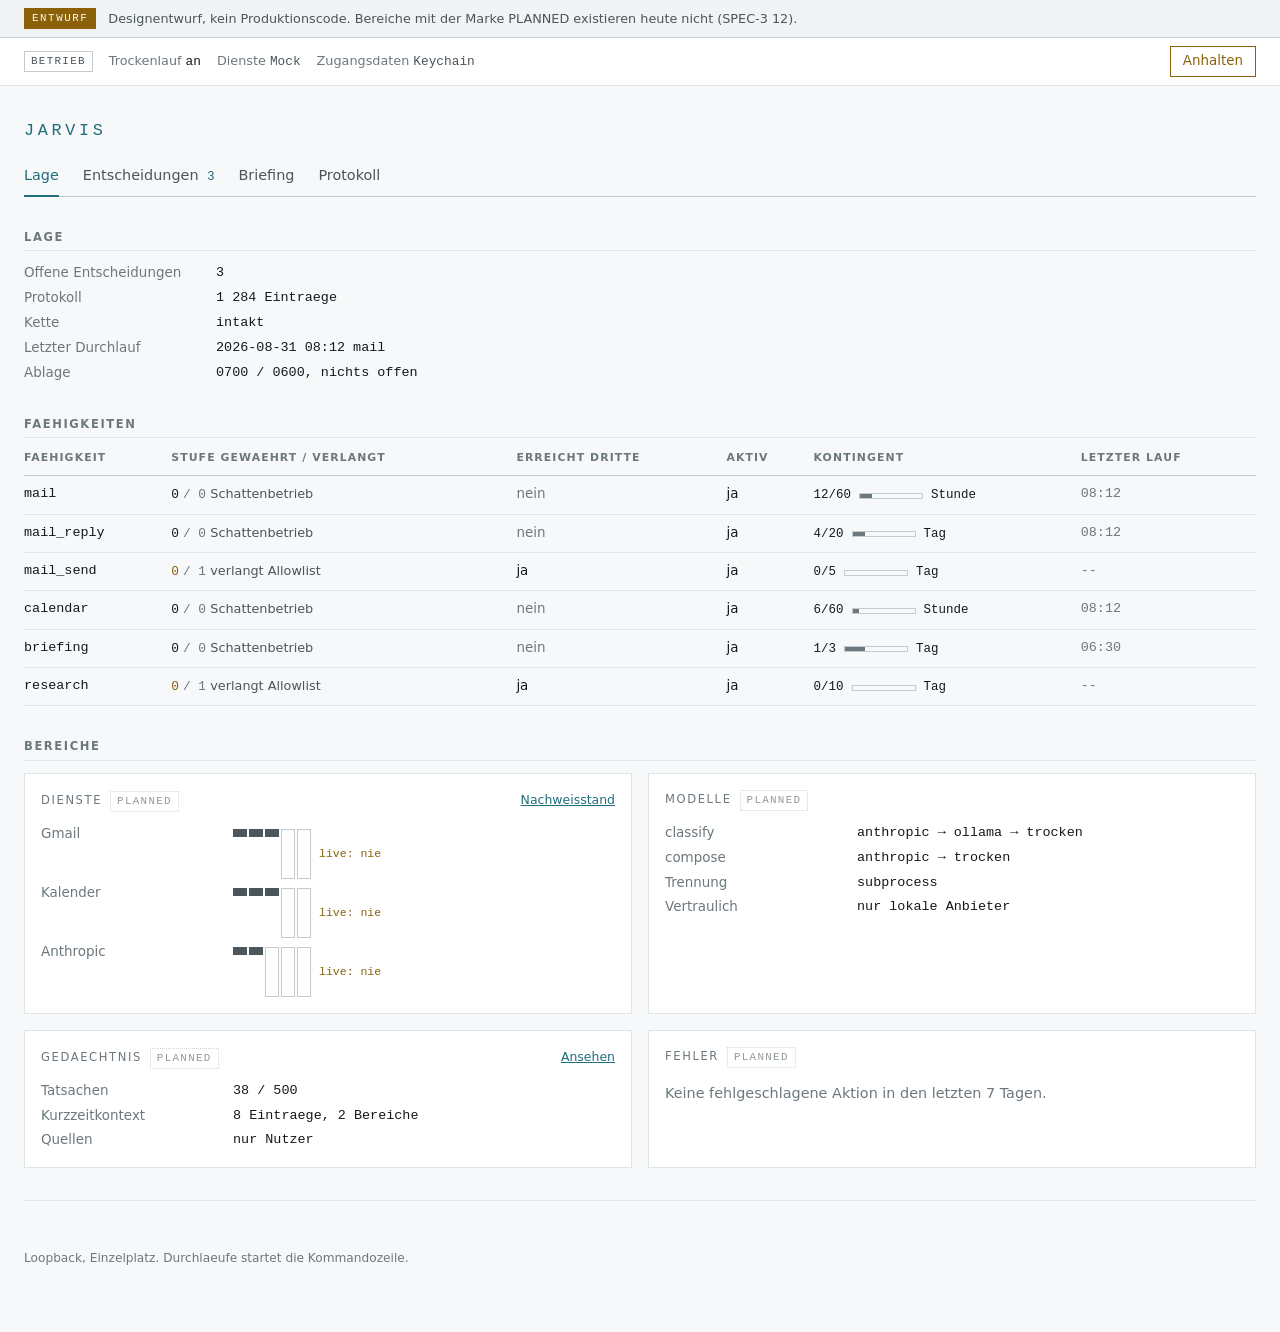
==== design/prototyp/01-lage.html @ 939156b4 "Design-System auf Basis von SPEC-3 ausgearbeitet Ein Designvorschlag, kein Bauauftrag. SPEC-3 bleibt" ====
<!doctype html>
<html lang="de">
<head>
<meta charset="utf-8">
<meta name="viewport" content="width=device-width, initial-scale=1">
<title>JARVIS -- Lage (Entwurf)</title>
<link rel="stylesheet" href="jarvis-prototyp.css">
</head>
<body>

<div class="entwurfsband">
  <span class="entwurfsmarke">Entwurf</span>
  <span>Designentwurf, kein Produktionscode. Bereiche mit der Marke PLANNED existieren heute nicht (SPEC-3 12).</span>
</div>

<div class="systemband">
  <div class="systemband-inhalt">
    <span class="marke">Betrieb</span>
    <span class="tatsache"><span class="tatsache-name">Trockenlauf</span><span class="tatsache-wert hebt">an</span></span>
    <span class="tatsache"><span class="tatsache-name">Dienste</span><span class="tatsache-wert">Mock</span></span>
    <span class="tatsache"><span class="tatsache-name">Zugangsdaten</span><span class="tatsache-wert">Keychain</span></span>
    <form method="post" action="/stop"><button type="submit" class="folgenreich">Anhalten</button></form>
  </div>
</div>

<div class="spur spur-weit">
<header><h1>JARVIS</h1></header>
<nav>
  <a href="/" class="an">Lage</a>
  <a href="/entscheidungen">Entscheidungen <span class="zaehler">3</span></a>
  <a href="/briefing">Briefing</a>
  <a href="/protokoll">Protokoll</a>
</nav>

<h2>Lage</h2>
<dl class="fakten">
  <dt>Offene Entscheidungen</dt><dd>3</dd>
  <dt>Protokoll</dt><dd>1 284 Eintraege</dd>
  <dt>Kette</dt><dd>intakt</dd>
  <dt>Letzter Durchlauf</dt><dd>2026-08-31 08:12  mail</dd>
  <dt>Ablage</dt><dd>0700 / 0600, nichts offen</dd>
</dl>

<h2>Faehigkeiten</h2>
<table class="umbrechend">
<thead>
<tr><th>Faehigkeit</th><th>Stufe gewaehrt / verlangt</th><th>Erreicht Dritte</th><th>Aktiv</th><th>Kontingent</th><th>Letzter Lauf</th></tr>
</thead>
<tbody>
<tr>
  <td data-kopf="Faehigkeit" class="masch">mail</td>
  <td data-kopf="Stufe"><span class="stufe"><span class="stufe-zahl">0</span><span class="stufe-von">/ 0</span></span> <span class="stufe-name">Schattenbetrieb</span></td>
  <td data-kopf="Erreicht Dritte" class="gedaempft">nein</td>
  <td data-kopf="Aktiv">ja</td>
  <td data-kopf="Kontingent"><span class="zaehler">12/60 <span class="balken"><span style="width:20%"></span></span> Stunde</span></td>
  <td data-kopf="Letzter Lauf" class="masch gedaempft">08:12</td>
</tr>
<tr>
  <td data-kopf="Faehigkeit" class="masch">mail_reply</td>
  <td data-kopf="Stufe"><span class="stufe"><span class="stufe-zahl">0</span><span class="stufe-von">/ 0</span></span> <span class="stufe-name">Schattenbetrieb</span></td>
  <td data-kopf="Erreicht Dritte" class="gedaempft">nein</td>
  <td data-kopf="Aktiv">ja</td>
  <td data-kopf="Kontingent"><span class="zaehler">4/20 <span class="balken"><span style="width:20%"></span></span> Tag</span></td>
  <td data-kopf="Letzter Lauf" class="masch gedaempft">08:12</td>
</tr>
<tr>
  <td data-kopf="Faehigkeit" class="masch">mail_send</td>
  <td data-kopf="Stufe"><span class="stufe reicht-nicht"><span class="stufe-zahl">0</span><span class="stufe-von">/ 1</span></span> <span class="stufe-name">verlangt Allowlist</span></td>
  <td data-kopf="Erreicht Dritte">ja</td>
  <td data-kopf="Aktiv">ja</td>
  <td data-kopf="Kontingent"><span class="zaehler">0/5 <span class="balken"><span style="width:0%"></span></span> Tag</span></td>
  <td data-kopf="Letzter Lauf" class="masch gedaempft">--</td>
</tr>
<tr>
  <td data-kopf="Faehigkeit" class="masch">calendar</td>
  <td data-kopf="Stufe"><span class="stufe"><span class="stufe-zahl">0</span><span class="stufe-von">/ 0</span></span> <span class="stufe-name">Schattenbetrieb</span></td>
  <td data-kopf="Erreicht Dritte" class="gedaempft">nein</td>
  <td data-kopf="Aktiv">ja</td>
  <td data-kopf="Kontingent"><span class="zaehler">6/60 <span class="balken"><span style="width:10%"></span></span> Stunde</span></td>
  <td data-kopf="Letzter Lauf" class="masch gedaempft">08:12</td>
</tr>
<tr>
  <td data-kopf="Faehigkeit" class="masch">briefing</td>
  <td data-kopf="Stufe"><span class="stufe"><span class="stufe-zahl">0</span><span class="stufe-von">/ 0</span></span> <span class="stufe-name">Schattenbetrieb</span></td>
  <td data-kopf="Erreicht Dritte" class="gedaempft">nein</td>
  <td data-kopf="Aktiv">ja</td>
  <td data-kopf="Kontingent"><span class="zaehler">1/3 <span class="balken"><span style="width:33%"></span></span> Tag</span></td>
  <td data-kopf="Letzter Lauf" class="masch gedaempft">06:30</td>
</tr>
<tr>
  <td data-kopf="Faehigkeit" class="masch">research</td>
  <td data-kopf="Stufe"><span class="stufe reicht-nicht"><span class="stufe-zahl">0</span><span class="stufe-von">/ 1</span></span> <span class="stufe-name">verlangt Allowlist</span></td>
  <td data-kopf="Erreicht Dritte">ja</td>
  <td data-kopf="Aktiv">ja</td>
  <td data-kopf="Kontingent"><span class="zaehler">0/10 <span class="balken"><span style="width:0%"></span></span> Tag</span></td>
  <td data-kopf="Letzter Lauf" class="masch gedaempft">--</td>
</tr>
</tbody>
</table>

<h2>Bereiche</h2>
<div class="tafeln">

  <div class="tafel">
    <div class="tafel-kopf">
      <span class="tafel-name">Dienste</span>
      <span class="marke reserviert">Planned</span>
      <a class="tafel-mehr" href="06-dienste.html">Nachweisstand</a>
    </div>
    <dl class="fakten">
      <dt>Gmail</dt><dd><span class="nachweis"><span class="leiter"><span class="sprosse voll"></span><span class="sprosse voll"></span><span class="sprosse voll"></span><span class="sprosse leer"></span><span class="sprosse leer"></span></span><span class="nachweis-text nie">live: nie</span></span></dd>
      <dt>Kalender</dt><dd><span class="nachweis"><span class="leiter"><span class="sprosse voll"></span><span class="sprosse voll"></span><span class="sprosse voll"></span><span class="sprosse leer"></span><span class="sprosse leer"></span></span><span class="nachweis-text nie">live: nie</span></span></dd>
      <dt>Anthropic</dt><dd><span class="nachweis"><span class="leiter"><span class="sprosse voll"></span><span class="sprosse voll"></span><span class="sprosse leer"></span><span class="sprosse leer"></span><span class="sprosse leer"></span></span><span class="nachweis-text nie">live: nie</span></span></dd>
    </dl>
  </div>

  <div class="tafel">
    <div class="tafel-kopf">
      <span class="tafel-name">Modelle</span>
      <span class="marke reserviert">Planned</span>
    </div>
    <dl class="fakten">
      <dt>classify</dt><dd>anthropic &rarr; ollama &rarr; trocken</dd>
      <dt>compose</dt><dd>anthropic &rarr; trocken</dd>
      <dt>Trennung</dt><dd>subprocess</dd>
      <dt>Vertraulich</dt><dd>nur lokale Anbieter</dd>
    </dl>
  </div>

  <div class="tafel">
    <div class="tafel-kopf">
      <span class="tafel-name">Gedaechtnis</span>
      <span class="marke reserviert">Planned</span>
      <a class="tafel-mehr" href="07-gedaechtnis.html">Ansehen</a>
    </div>
    <dl class="fakten">
      <dt>Tatsachen</dt><dd>38 / 500</dd>
      <dt>Kurzzeitkontext</dt><dd>8 Eintraege, 2 Bereiche</dd>
      <dt>Quellen</dt><dd>nur Nutzer</dd>
    </dl>
  </div>

  <div class="tafel">
    <div class="tafel-kopf">
      <span class="tafel-name">Fehler</span>
      <span class="marke reserviert">Planned</span>
    </div>
    <p class="leer" style="padding:0">Keine fehlgeschlagene Aktion in den letzten 7 Tagen.</p>
  </div>

</div>

<footer>Loopback, Einzelplatz. Durchlaeufe startet die Kommandozeile.</footer>
</div>
</body>
</html>
---- design/prototyp/jarvis-prototyp.css ----
/* =====================================================================
   JARVIS Design System -- Prototyp-Stylesheet
   =====================================================================

   STATUS:  DESIGN-PROTOTYP. Kein Produktionscode.
            Die produktive Fassung liegt in jarvis/interfaces/web/style.py
            und wird von diesem Ordner NICHT veraendert.

   Zweck:   Belegbare Referenz fuer das Design-System. Jede Entscheidung
            hier ist in design/JARVIS-DESIGN-SYSTEM.md begruendet und mit
            ihrer SPEC-3-Grundlage versehen.

   Randbedingungen, die die Form bestimmen (alle CURRENT, SPEC-3 4.6):
     - Content-Security-Policy: default-src 'none'; style-src 'self';
       img-src 'none'  -> kein JavaScript, keine Bilddateien, keine
       Webfonts, keine fremde Quelle. Symbole nur als Inline-SVG.
     - Kein Build-Schritt (SPEC-3 25, Retained) -> handgeschriebenes CSS,
       eine Datei, keine Praeprozessoren.
     - Serverseitiges HTML, meta refresh -> kein Zustand im Client.
   ===================================================================== */


/* ---------------------------------------------------------------------
   1  MARKEN (Tokens)
   ---------------------------------------------------------------------
   Namen sind deutsch, wie der uebrige Quelltext des Projekts.
   Rollen, keine Farbnamen: --linie, nicht --grau-700.
   --------------------------------------------------------------------- */

:root {
  color-scheme: dark light;

  /* --- Flaechen: genau drei Tiefen, keine Schatten --------------- */
  --grund:        #0B0D0F;   /* Seitengrund                          */
  --flaeche:      #101417;   /* Baender, Karten, Tafeln              */
  --flaeche-hoch: #151A1E;   /* hervorgehobene Zeile, Kopfzeile      */

  /* --- Linien: die eigentliche Struktur -------------------------- */
  --linie:        #1D2429;   /* Standardtrennung                     */
  --linie-stark:  #2B353C;   /* Abschnittsgrenze, Rahmen             */

  /* --- Schrift: drei Stufen, mehr braucht es nicht --------------- */
  --text:         #D3D9DD;   /* Vordergrund                          */
  --text-zweit:   #98A3AA;   /* zweite Ebene, Beschriftungen         */
  --text-gedaempft: #6C777E; /* dritte Ebene, Herkunft, Zeitangaben  */

  /* --- Akzent: genau einer. Identitaet und "hier bist du gefragt" -*/
  --akzent:       #67B8C7;
  --akzent-matt:  #2E4A50;   /* Akzent auf Flaeche, nicht als Text   */

  /* --- Funktionssignale: nur auf Zustandsmarken, nie als Flaeche --
     Erfolg traegt bewusst KEINE Farbe. Abweichung braucht sie,
     der Normalfall nicht. Siehe SPEC-3 3.4 (Reliability MUST:
     ein Fehler darf nie wie ein Erfolg aussehen).                   */
  --signal-fehler:   #D9705E;
  --signal-warnung:  #D9A441;

  /* --- Raster: 4px-Basis ----------------------------------------- */
  --r1: 4px;  --r2: 8px;  --r3: 12px; --r4: 16px;
  --r6: 24px; --r8: 32px; --r12: 48px; --r16: 64px;

  /* --- Breiten --------------------------------------------------- */
  --lesebreite:  60rem;   /* Text, Vorgaenge, Briefing               */
  --tafelbreite: 96rem;   /* dichte Tabellen im weiten Fenster       */

  /* --- Schrift --------------------------------------------------- */
  --satz: -apple-system, BlinkMacSystemFont, "SF Pro Text", system-ui,
          "Segoe UI", sans-serif;
  --masch: ui-monospace, "SF Mono", SFMono-Regular, Menlo, monospace;

  /* --- Kanten ---------------------------------------------------- */
  --kante: 0;   /* keine Rundung: die Geometrie traegt Bedeutung     */
}

/* Helle Fassung. Kein Umschalter -- ohne JavaScript folgt die Seite
   der Systemeinstellung. Auf macOS ist genau das das erwartete
   Verhalten (DESIGN, siehe DD-11). */
@media (prefers-color-scheme: light) {
  :root {
    --grund:        #F7F8F9;
    --flaeche:      #FFFFFF;
    --flaeche-hoch: #F1F3F4;
    --linie:        #DFE4E7;
    --linie-stark:  #C3CBD0;
    --text:         #14181B;
    --text-zweit:   #4A555C;
    --text-gedaempft: #6C777E;
    --akzent:       #1F6E7C;
    --akzent-matt:  #CFE6EB;
    --signal-fehler:  #A8331F;
    --signal-warnung: #8A6108;
  }
}


/* ---------------------------------------------------------------------
   2  GRUNDLAGE
   --------------------------------------------------------------------- */

* { box-sizing: border-box; }

html { background: var(--grund); }

body {
  margin: 0;
  padding: 0 0 var(--r16);
  background: var(--grund);
  color: var(--text);
  font: 15px/1.55 var(--satz);
  -webkit-font-smoothing: antialiased;
}

.spur { max-width: var(--lesebreite); margin: 0 auto; padding: 0 var(--r6); }
.spur-weit { max-width: var(--tafelbreite); }

/* Alles, was eine Maschine gerechnet hat, steht in Maschinenschrift.
   Alles, was ein Mensch als Satz liest, steht in Satzschrift.
   Diese Regel traegt die Vertrauensnaht bis in die Typografie. */
.masch, td.masch, .zahl, .kennung {
  font-family: var(--masch);
  font-variant-numeric: tabular-nums;
}

a { color: var(--akzent); }
a:focus-visible,
button:focus-visible,
summary:focus-visible {
  outline: 2px solid var(--akzent);
  outline-offset: 2px;
}

/* Es gibt keine Bewegung im System. Der Eintrag steht hier, damit
   spaetere Ergaenzungen die Zusage nicht versehentlich brechen. */
@media (prefers-reduced-motion: reduce) {
  * { animation: none !important; transition: none !important; }
}


/* ---------------------------------------------------------------------
   3  SYSTEMBAND
   ---------------------------------------------------------------------
   Auf jeder Ansicht, ganz oben, drei Tatsachen und ein Schalter:
     Betrieb / ANGEHALTEN        (SPEC-3 4.2, Stoppschalter)
     Trockenlauf an / LIVE       (SPEC-3 22, Trockenlaufpflicht)
     Dienste Mock / Live         (SPEC-3 11, Mock ist kein Nachweis)

   Auffaellig ist LIVE, nicht der Trockenlauf: der Trockenlauf ist der
   sichere Zustand. Angezeigt wird, was Aufmerksamkeit verdient.
   --------------------------------------------------------------------- */

.systemband {
  background: var(--flaeche);
  border-bottom: 1px solid var(--linie);
}
.systemband-inhalt {
  max-width: var(--tafelbreite);
  margin: 0 auto;
  padding: var(--r2) var(--r6);
  display: flex;
  align-items: center;
  gap: var(--r4);
  flex-wrap: wrap;
}
.systemband form { margin: 0 0 0 auto; }

/* Angehalten: das Band selbst wechselt die Farbe. Ein System, das
   nicht handelt, soll man ohne Lesen erkennen. */
.systemband.angehalten {
  background: var(--signal-warnung);
  border-bottom-color: var(--signal-warnung);
}
.systemband.angehalten .tatsache,
.systemband.angehalten .tatsache-wert,
.systemband.angehalten .tatsache-name { color: var(--grund); }
.systemband.angehalten .marke { border-color: var(--grund); color: var(--grund); }
.systemband.angehalten button { color: var(--grund); border-color: var(--grund); }

.tatsache { display: flex; align-items: baseline; gap: var(--r1); font-size: 0.8rem; }
.tatsache-name { color: var(--text-gedaempft); }
.tatsache-wert { font-family: var(--masch); color: var(--text-zweit); }
.tatsache-wert.hebt { color: var(--text); }


/* ---------------------------------------------------------------------
   4  KOPF UND NAVIGATION
   ---------------------------------------------------------------------
   Vier Bereiche, dauerhaft. Alles Weitere ist ein Unterbereich von
   "Lage" und bekommt keinen eigenen Navigationspunkt -- sonst waechst
   die Leiste mit jeder Faehigkeit (SPEC-3 12: acht von fuenfzehn
   Bereichen fehlen, vier davon brauchen Faehigkeiten, die es nicht gibt).
   --------------------------------------------------------------------- */

header { padding: var(--r8) 0 var(--r2); }

h1 {
  font-family: var(--masch);
  font-size: 1.05rem;
  font-weight: 500;
  letter-spacing: 0.22em;
  color: var(--akzent);
  margin: 0;
}

h2 {
  font-size: 0.72rem;
  font-weight: 600;
  letter-spacing: 0.14em;
  text-transform: uppercase;
  color: var(--text-gedaempft);
  margin: var(--r8) 0 var(--r3);
  padding-bottom: var(--r1);
  border-bottom: 1px solid var(--linie);
}
h3 {
  font-size: 0.86rem;
  font-weight: 600;
  color: var(--text-zweit);
  margin: var(--r6) 0 var(--r2);
}

nav {
  display: flex;
  gap: var(--r6);
  padding-top: var(--r3);
  border-bottom: 1px solid var(--linie-stark);
}
nav a {
  color: var(--text-zweit);
  text-decoration: none;
  font-size: 0.9rem;
  padding-bottom: var(--r2);
  border-bottom: 2px solid transparent;
  margin-bottom: -1px;
}
nav a:hover { color: var(--text); }
nav a.an { color: var(--akzent); border-bottom-color: var(--akzent); }
nav .zaehler {
  font-family: var(--masch);
  font-size: 0.76rem;
  color: var(--akzent);
  padding-left: var(--r1);
}


/* ---------------------------------------------------------------------
   5  ZUSTANDSMARKE
   ---------------------------------------------------------------------
   Nie Farbe allein: Wort + Rahmen + optionales Muster. Die Marke muss
   in Graustufen und bei Farbfehlsichtigkeit lesbar bleiben, weil
   SPEC-3 3.4 verlangt, dass ein Fehler nicht wie ein Erfolg aussieht.
   --------------------------------------------------------------------- */

.marke {
  display: inline-block;
  font-family: var(--masch);
  font-size: 0.68rem;
  letter-spacing: 0.12em;
  text-transform: uppercase;
  padding: 1px 6px;
  border: 1px solid var(--linie-stark);
  color: var(--text-zweit);
  white-space: nowrap;
}

/* Vorhandene Aktionszustaende (SPEC-3 5.2) */
.marke.erfolg    { color: var(--text); border-color: var(--linie-stark); }
.marke.offen     { color: var(--akzent); border-color: var(--akzent); }
.marke.blockiert { color: var(--signal-warnung); border-color: var(--signal-warnung); }
.marke.verworfen { color: var(--text-gedaempft); border-style: dashed; }
.marke.fehler    { color: var(--signal-fehler); border-color: var(--signal-fehler); }
.marke.trocken   {
  color: var(--text-zweit);
  border-color: var(--linie-stark);
  background: repeating-linear-gradient(
    135deg, transparent 0 3px, var(--flaeche-hoch) 3px 6px);
}

/* Nicht vorhandene Zustaende (SPEC-3 5.2: UNVERIFIED, OFFLINE,
   CANCELLED sind KEINE Systemzustaende). Nur fuer Entwurfsblaetter --
   in der Oberflaeche darf keine dieser Marken erscheinen, solange der
   Zustand nicht existiert. */
.marke.reserviert {
  color: var(--text-gedaempft);
  border-style: dotted;
  opacity: 0.75;
}


/* ---------------------------------------------------------------------
   6  NACHWEISLEITER
   ---------------------------------------------------------------------
   Zweite, unabhaengige Achse (SPEC-3 Nachweisstufen, 11, 14).
   Fuenf Sprossen: BUILT, TESTED, MOCKED, LIVE VERIFIED, PLATFORM
   VERIFIED. Gefuellt = erreicht. Der Nachweisstand ist KEIN
   Aktionszustand und wird deshalb nie wie einer dargestellt.
   --------------------------------------------------------------------- */

.nachweis { display: inline-flex; align-items: center; gap: var(--r2); }
.leiter { display: inline-flex; gap: 2px; }
.sprosse {
  width: 14px; height: 8px;
  border: 1px solid var(--linie-stark);
}
.sprosse.voll { background: var(--text-zweit); border-color: var(--text-zweit); }
.sprosse.leer { background: transparent; }
.nachweis-text {
  font-family: var(--masch);
  font-size: 0.72rem;
  color: var(--text-gedaempft);
}
.nachweis-text.nie { color: var(--signal-warnung); }


/* ---------------------------------------------------------------------
   7  AUTONOMIESTUFE
   ---------------------------------------------------------------------
   Immer als Paar: gewaehrt gegen verlangt (SPEC-3 4.3, 6.1). Genau an
   dieser Verwechslung ist der Research-Fehler entstanden -- die
   Oberflaeche zeigt deshalb nie nur eine der beiden Zahlen.
   --------------------------------------------------------------------- */

.stufe { display: inline-flex; align-items: baseline; gap: var(--r1); font-family: var(--masch); font-size: 0.8rem; }
.stufe-zahl { color: var(--text); }
.stufe-von  { color: var(--text-gedaempft); }
.stufe-name { font-family: var(--satz); font-size: 0.8rem; color: var(--text-zweit); }
.stufe.reicht-nicht .stufe-zahl { color: var(--signal-warnung); }


/* ---------------------------------------------------------------------
   8  GATTERLEITER
   ---------------------------------------------------------------------
   Die Reihenfolge aus SPEC-3 4.2, sichtbar gemacht:
     abgeschaltet -> Stoppschalter -> Stufe/Freigabe -> Obergrenze -> ACT
   Die Leiter zeigt, welche Sprosse entschieden hat. Sie belegt
   ausserdem, dass eine Freigabe nur die Stufe ersetzt.
   --------------------------------------------------------------------- */

.gatter { border: 1px solid var(--linie); background: var(--flaeche); }
.gatter-sprosse {
  display: grid;
  grid-template-columns: 1.4rem 12rem 1fr auto;
  gap: var(--r3);
  align-items: baseline;
  padding: var(--r2) var(--r3);
  border-bottom: 1px solid var(--linie);
  font-size: 0.82rem;
}
.gatter-sprosse:last-child { border-bottom: 0; }
.gatter-nr { font-family: var(--masch); color: var(--text-gedaempft); font-size: 0.72rem; }
.gatter-name { color: var(--text-zweit); }
.gatter-wert { color: var(--text-gedaempft); }
.gatter-sprosse.entschieden { background: var(--flaeche-hoch); }
.gatter-sprosse.entschieden .gatter-name { color: var(--text); }
.gatter-sprosse.uebersprungen { opacity: 0.5; }


/* ---------------------------------------------------------------------
   9  VERTRAUENSNAHT
   ---------------------------------------------------------------------
   Das Signaturelement. Es macht die Grenze aus SPEC-3 4.1 und P1
   sichtbar: was das Modell entschied, und was der Code gerechnet hat.

   Kodiert wird die Grenze durch Linienart und Position, NICHT durch
   Farbe -- gepunktet = aus Fremdtext abgeleitet, durchgezogen = vom
   Code aus vertrauenswuerdiger Quelle berechnet.
   --------------------------------------------------------------------- */

.naht { display: grid; grid-template-columns: 1fr 1fr; gap: var(--r6); }
.naht-halb { min-width: 0; }
.naht-kopf {
  font-size: 0.68rem;
  letter-spacing: 0.12em;
  text-transform: uppercase;
  color: var(--text-gedaempft);
  padding-bottom: var(--r1);
  margin-bottom: var(--r2);
}
.naht-halb.modell    { border-left: 2px dotted var(--linie-stark); padding-left: var(--r3); }
.naht-halb.code      { border-left: 2px solid var(--linie-stark);  padding-left: var(--r3); }
.naht-halb.modell .naht-kopf::after { content: "  unvertrauenswuerdige Herkunft"; color: var(--text-gedaempft); text-transform: none; letter-spacing: 0; }

@media (max-width: 46rem) {
  .naht { grid-template-columns: 1fr; gap: var(--r4); }
}


/* ---------------------------------------------------------------------
   10  FAKTEN, TABELLEN, ZAEHLER
   --------------------------------------------------------------------- */

.fakten { display: grid; grid-template-columns: 11rem 1fr; gap: var(--r1) var(--r4); margin: 0; }
.fakten dt { color: var(--text-gedaempft); font-size: 0.84rem; }
.fakten dd { margin: 0; font-family: var(--masch); font-size: 0.84rem; word-break: break-word; }

table { width: 100%; border-collapse: collapse; font-size: 0.84rem; }
th {
  text-align: left;
  font-weight: 600;
  font-size: 0.68rem;
  letter-spacing: 0.1em;
  text-transform: uppercase;
  color: var(--text-gedaempft);
  padding: 0 var(--r4) var(--r2) 0;
  border-bottom: 1px solid var(--linie-stark);
  white-space: nowrap;
}
td {
  padding: var(--r2) var(--r4) var(--r2) 0;
  border-bottom: 1px solid var(--linie);
  vertical-align: top;
}
tr:hover td { background: var(--flaeche); }
td.gedaempft { color: var(--text-gedaempft); }

/* Eine Zahl ohne Bezug ist keine Auskunft. Zaehler stehen deshalb
   immer als benutzt/Grenze, mit einem Balken dahinter. */
.zaehler { display: inline-flex; align-items: center; gap: var(--r2); font-family: var(--masch); font-size: 0.78rem; }
.balken { width: 4rem; height: 6px; border: 1px solid var(--linie-stark); }
.balken span { display: block; height: 100%; background: var(--text-gedaempft); }
.balken.voll span { background: var(--signal-warnung); }


/* ---------------------------------------------------------------------
   11  VORGANGSKARTE
   --------------------------------------------------------------------- */

.vorgang { border: 1px solid var(--linie); background: var(--flaeche); margin-bottom: var(--r3); }
.vorgang-kopf {
  display: flex; align-items: baseline; gap: var(--r3);
  padding: var(--r3) var(--r4);
  border-bottom: 1px solid var(--linie);
  background: var(--flaeche-hoch);
}
.vorgang-skill { font-family: var(--masch); font-size: 0.78rem; color: var(--akzent); letter-spacing: 0.06em; }
.vorgang-aktion { color: var(--text-zweit); font-size: 0.84rem; }
.vorgang-zeit { margin-left: auto; color: var(--text-gedaempft); font-size: 0.76rem; font-family: var(--masch); }
.vorgang-koerper { padding: var(--r4); }
.vorgang-satz { margin: 0 0 var(--r4); font-size: 0.95rem; }

/* Fremdtext -- Entwurfstext, Betreff. Immer als Zitat gekennzeichnet,
   nie als Aussage der Oberflaeche (SPEC-3 3.2 P3). */
.fremdtext {
  white-space: pre-wrap;
  word-break: break-word;
  color: var(--text-zweit);
  font-size: 0.88rem;
  border-left: 2px dotted var(--linie-stark);
  padding: var(--r1) 0 var(--r1) var(--r3);
  margin: var(--r3) 0;
}

.handlungen {
  display: flex; gap: var(--r2); align-items: center;
  padding: var(--r3) var(--r4);
  border-top: 1px solid var(--linie);
  background: var(--flaeche-hoch);
}
.handlungen form { margin: 0; }
.handlungen .hinweis-knapp { color: var(--text-gedaempft); font-size: 0.8rem; }


/* ---------------------------------------------------------------------
   12  SCHALTFLAECHEN
   ---------------------------------------------------------------------
   Genau eine Handlung je Zone darf hervorgehoben sein. Die
   hervorgehobene ist nicht immer die freigebende: bei einer Aktion,
   die den Rechner verlaesst, ist der ruhige Weg der voreingestellte.
   --------------------------------------------------------------------- */

button {
  font: inherit;
  font-size: 0.84rem;
  color: var(--text);
  background: transparent;
  border: 1px solid var(--linie-stark);
  border-radius: var(--kante);
  padding: var(--r1) var(--r3);
  cursor: pointer;
}
button:hover { border-color: var(--text-gedaempft); }
button.haupt { color: var(--akzent); border-color: var(--akzent); }
button.haupt:hover { background: var(--akzent); color: var(--grund); }
button.folgenreich { color: var(--signal-warnung); border-color: var(--signal-warnung); }
button.folgenreich:hover { background: var(--signal-warnung); color: var(--grund); }
button[disabled] { opacity: 0.45; cursor: not-allowed; }


/* ---------------------------------------------------------------------
   13  MELDUNGEN, LEERE ZUSTAENDE, BESTAETIGUNG
   --------------------------------------------------------------------- */

.meldung {
  border-left: 2px solid var(--akzent);
  padding: var(--r2) 0 var(--r2) var(--r3);
  color: var(--text-zweit);
  font-size: 0.88rem;
  margin: var(--r4) 0;
}
.meldung.warnung { border-left-color: var(--signal-warnung); }
.meldung.fehler  { border-left-color: var(--signal-fehler); }

.leer { color: var(--text-gedaempft); font-size: 0.9rem; padding: var(--r6) 0; }
.leer .weg { display: block; margin-top: var(--r2); font-family: var(--masch); font-size: 0.82rem; color: var(--text-zweit); }

/* Die Rueckfrage vor einer folgenreichen Aktion ist eine eigene Seite,
   kein Dialog: ohne JavaScript gibt es keinen Dialog, und eine Seite
   ist ohnehin ehrlicher -- sie kann zeigen, WAS genau hinausgeht. */
.rueckfrage {
  border: 1px solid var(--signal-warnung);
  background: var(--flaeche);
  padding: var(--r6);
  margin: var(--r6) 0;
}
.rueckfrage h2 { margin-top: 0; border-bottom: 0; color: var(--signal-warnung); }
.rueckfrage .folge { font-size: 0.95rem; margin: 0 0 var(--r4); }

.briefing {
  white-space: pre-wrap;
  word-break: break-word;
  font: inherit;
  border-left: 2px solid var(--akzent);
  padding: var(--r1) 0 var(--r1) var(--r4);
  margin: var(--r4) 0;
}

footer {
  color: var(--text-gedaempft);
  font-size: 0.76rem;
  padding-top: var(--r12);
  margin-top: var(--r8);
  border-top: 1px solid var(--linie);
}


/* ---------------------------------------------------------------------
   14  BEREICHSTAFEL (Lage als Verteiler)
   --------------------------------------------------------------------- */

.tafeln { display: grid; grid-template-columns: repeat(2, minmax(0, 1fr)); gap: var(--r4); }
.tafel { border: 1px solid var(--linie); background: var(--flaeche); padding: var(--r4); }
.tafel-kopf { display: flex; align-items: baseline; gap: var(--r2); margin-bottom: var(--r3); }
.tafel-name { font-size: 0.72rem; letter-spacing: 0.14em; text-transform: uppercase; color: var(--text-gedaempft); }
.tafel-mehr { margin-left: auto; font-size: 0.78rem; }

/* Kennzeichnung von Entwurfsblaettern. In der Oberflaeche gibt es
   dieses Element nicht -- es traegt nur die Mockups. */
.entwurfsmarke {
  font-family: var(--masch);
  font-size: 0.68rem;
  letter-spacing: 0.14em;
  text-transform: uppercase;
  color: var(--grund);
  background: var(--signal-warnung);
  padding: 2px 8px;
}
.entwurfsband {
  background: var(--flaeche-hoch);
  border-bottom: 1px solid var(--linie-stark);
  padding: var(--r2) var(--r6);
  font-size: 0.8rem;
  color: var(--text-zweit);
  display: flex; gap: var(--r3); align-items: center; flex-wrap: wrap;
}


/* ---------------------------------------------------------------------
   15  GROESSENVERHALTEN
   ---------------------------------------------------------------------
   Drei Stufen. Ohne JavaScript gibt es keine Umschaltung, also muss
   jede Stufe fuer sich vollstaendig sein.
     weit     > 70rem   zwei Spalten, Tabellen vollstaendig
     standard 46-70rem  eine Spalte, Tabellen vollstaendig
     schmal   < 46rem   eine Spalte, Tabellen werden zu Fakten
   --------------------------------------------------------------------- */

@media (max-width: 70rem) {
  .tafeln { grid-template-columns: 1fr; }
}

@media (max-width: 46rem) {
  .spur { padding: 0 var(--r4); }
  .fakten { grid-template-columns: 1fr; gap: 0 0; }
  .fakten dt { margin-top: var(--r2); }
  .gatter-sprosse { grid-template-columns: 1.4rem 1fr; row-gap: var(--r1); }
  .gatter-wert { grid-column: 2; }
  .systemband-inhalt { gap: var(--r2); }
  .vorgang-kopf { flex-wrap: wrap; }
  .vorgang-zeit { margin-left: 0; width: 100%; }

  /* Tabellen im schmalen Fenster: jede Zeile wird ein Block. Die
     Kopfzeile wandert per data-kopf vor den Wert. */
  table.umbrechend thead { display: none; }
  table.umbrechend tr {
    display: block;
    border-bottom: 1px solid var(--linie-stark);
    padding: var(--r2) 0;
  }
  table.umbrechend td {
    display: grid;
    grid-template-columns: 8rem 1fr;
    gap: var(--r3);
    border: 0;
    padding: 1px 0;
  }
  table.umbrechend td::before {
    content: attr(data-kopf);
    color: var(--text-gedaempft);
    font-size: 0.72rem;
    letter-spacing: 0.1em;
    text-transform: uppercase;
  }
}

/* Drucken und Ablegen: ein Protokollauszug soll sich als Beleg
   ausgeben lassen. Farbe wird zu Linie. */
@media print {
  body { background: #fff; color: #000; }
  .systemband, nav, .handlungen { display: none; }
  .marke { border-color: #000; color: #000; }
}
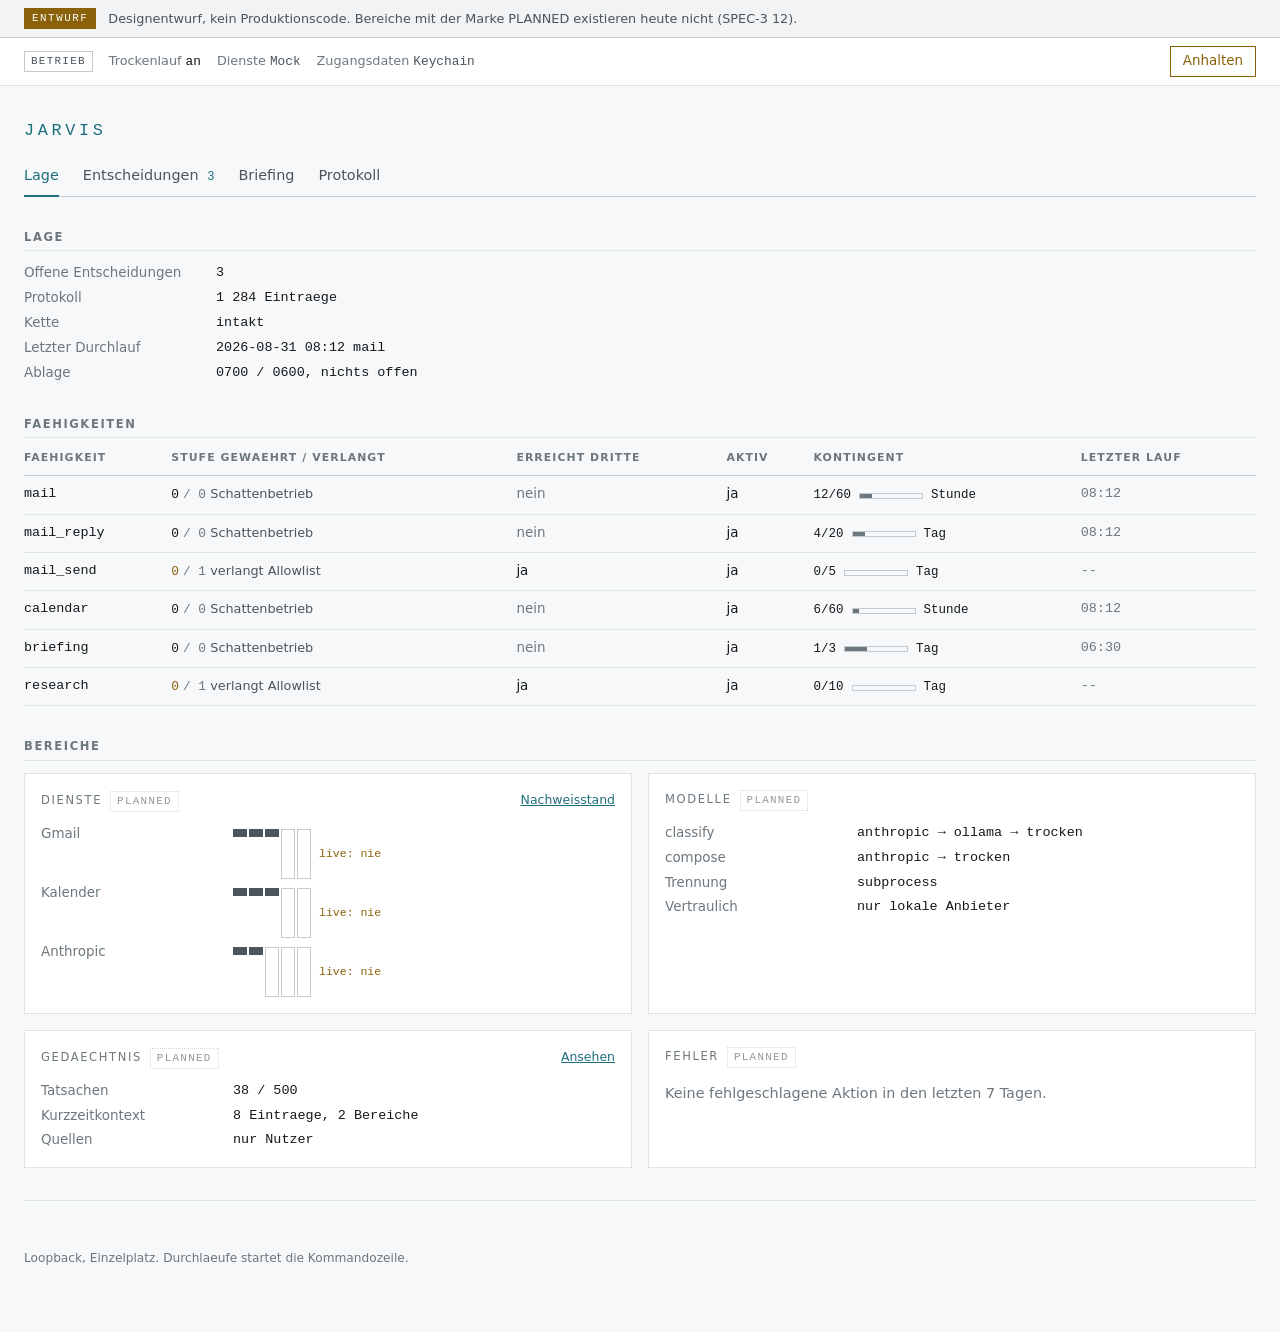
==== commit dab661a1: "Design gegengelesen: drei Befunde behoben Pruefrunde gegen SPEC-3 und gegen die eigenen Regeln des D" ====
--- a/design/prototyp/01-lage.html
+++ b/design/prototyp/01-lage.html
@@ -52,7 +52,7 @@
   <td data-kopf="Stufe"><span class="stufe"><span class="stufe-zahl">0</span><span class="stufe-von">/ 0</span></span> <span class="stufe-name">Schattenbetrieb</span></td>
   <td data-kopf="Erreicht Dritte" class="gedaempft">nein</td>
   <td data-kopf="Aktiv">ja</td>
-  <td data-kopf="Kontingent"><span class="zaehler">12/60 <span class="balken"><span style="width:20%"></span></span> Stunde</span></td>
+  <td data-kopf="Kontingent"><span class="zaehler">12/60 <span class="balken"><span class="f-20"></span></span> Stunde</span></td>
   <td data-kopf="Letzter Lauf" class="masch gedaempft">08:12</td>
 </tr>
 <tr>
@@ -60,7 +60,7 @@
   <td data-kopf="Stufe"><span class="stufe"><span class="stufe-zahl">0</span><span class="stufe-von">/ 0</span></span> <span class="stufe-name">Schattenbetrieb</span></td>
   <td data-kopf="Erreicht Dritte" class="gedaempft">nein</td>
   <td data-kopf="Aktiv">ja</td>
-  <td data-kopf="Kontingent"><span class="zaehler">4/20 <span class="balken"><span style="width:20%"></span></span> Tag</span></td>
+  <td data-kopf="Kontingent"><span class="zaehler">4/20 <span class="balken"><span class="f-20"></span></span> Tag</span></td>
   <td data-kopf="Letzter Lauf" class="masch gedaempft">08:12</td>
 </tr>
 <tr>
@@ -68,7 +68,7 @@
   <td data-kopf="Stufe"><span class="stufe reicht-nicht"><span class="stufe-zahl">0</span><span class="stufe-von">/ 1</span></span> <span class="stufe-name">verlangt Allowlist</span></td>
   <td data-kopf="Erreicht Dritte">ja</td>
   <td data-kopf="Aktiv">ja</td>
-  <td data-kopf="Kontingent"><span class="zaehler">0/5 <span class="balken"><span style="width:0%"></span></span> Tag</span></td>
+  <td data-kopf="Kontingent"><span class="zaehler">0/5 <span class="balken"><span class="f-0"></span></span> Tag</span></td>
   <td data-kopf="Letzter Lauf" class="masch gedaempft">--</td>
 </tr>
 <tr>
@@ -76,7 +76,7 @@
   <td data-kopf="Stufe"><span class="stufe"><span class="stufe-zahl">0</span><span class="stufe-von">/ 0</span></span> <span class="stufe-name">Schattenbetrieb</span></td>
   <td data-kopf="Erreicht Dritte" class="gedaempft">nein</td>
   <td data-kopf="Aktiv">ja</td>
-  <td data-kopf="Kontingent"><span class="zaehler">6/60 <span class="balken"><span style="width:10%"></span></span> Stunde</span></td>
+  <td data-kopf="Kontingent"><span class="zaehler">6/60 <span class="balken"><span class="f-10"></span></span> Stunde</span></td>
   <td data-kopf="Letzter Lauf" class="masch gedaempft">08:12</td>
 </tr>
 <tr>
@@ -84,7 +84,7 @@
   <td data-kopf="Stufe"><span class="stufe"><span class="stufe-zahl">0</span><span class="stufe-von">/ 0</span></span> <span class="stufe-name">Schattenbetrieb</span></td>
   <td data-kopf="Erreicht Dritte" class="gedaempft">nein</td>
   <td data-kopf="Aktiv">ja</td>
-  <td data-kopf="Kontingent"><span class="zaehler">1/3 <span class="balken"><span style="width:33%"></span></span> Tag</span></td>
+  <td data-kopf="Kontingent"><span class="zaehler">1/3 <span class="balken"><span class="f-35"></span></span> Tag</span></td>
   <td data-kopf="Letzter Lauf" class="masch gedaempft">06:30</td>
 </tr>
 <tr>
@@ -92,7 +92,7 @@
   <td data-kopf="Stufe"><span class="stufe reicht-nicht"><span class="stufe-zahl">0</span><span class="stufe-von">/ 1</span></span> <span class="stufe-name">verlangt Allowlist</span></td>
   <td data-kopf="Erreicht Dritte">ja</td>
   <td data-kopf="Aktiv">ja</td>
-  <td data-kopf="Kontingent"><span class="zaehler">0/10 <span class="balken"><span style="width:0%"></span></span> Tag</span></td>
+  <td data-kopf="Kontingent"><span class="zaehler">0/10 <span class="balken"><span class="f-0"></span></span> Tag</span></td>
   <td data-kopf="Letzter Lauf" class="masch gedaempft">--</td>
 </tr>
 </tbody>
@@ -145,7 +145,7 @@
       <span class="tafel-name">Fehler</span>
       <span class="marke reserviert">Planned</span>
     </div>
-    <p class="leer" style="padding:0">Keine fehlgeschlagene Aktion in den letzten 7 Tagen.</p>
+    <p class="leer buendig">Keine fehlgeschlagene Aktion in den letzten 7 Tagen.</p>
   </div>
 
 </div>
--- a/design/prototyp/jarvis-prototyp.css
+++ b/design/prototyp/jarvis-prototyp.css
@@ -415,9 +415,21 @@
 /* Eine Zahl ohne Bezug ist keine Auskunft. Zaehler stehen deshalb
    immer als benutzt/Grenze, mit einem Balken dahinter. */
 .zaehler { display: inline-flex; align-items: center; gap: var(--r2); font-family: var(--masch); font-size: 0.78rem; }
-.balken { width: 4rem; height: 6px; border: 1px solid var(--linie-stark); }
+.balken { display: inline-block; width: 4rem; height: 6px; border: 1px solid var(--linie-stark); vertical-align: middle; }
 .balken span { display: block; height: 100%; background: var(--text-gedaempft); }
 .balken.voll span { background: var(--signal-warnung); }
+
+/* Fuellstand in Fuenferstufen. Kein Inline-Stil: `style-src 'self'` laesst
+   ein style-Attribut nicht zu, und eine Oberflaeche, die dafuer die
+   Sicherheitsrichtlinie aufweicht, hat den falschen Preis gezahlt. Der
+   Server rundet den Wert auf die naechste Stufe -- bei einem Balken von
+   vier Zeichen Breite ist das ohnehin die Aufloesungsgrenze. */
+.f-0 { width: 0; } .f-5 { width: 5%; } .f-10 { width: 10%; } .f-15 { width: 15%; }
+.f-20 { width: 20%; } .f-25 { width: 25%; } .f-30 { width: 30%; } .f-35 { width: 35%; }
+.f-40 { width: 40%; } .f-45 { width: 45%; } .f-50 { width: 50%; } .f-55 { width: 55%; }
+.f-60 { width: 60%; } .f-65 { width: 65%; } .f-70 { width: 70%; } .f-75 { width: 75%; }
+.f-80 { width: 80%; } .f-85 { width: 85%; } .f-90 { width: 90%; } .f-95 { width: 95%; }
+.f-100 { width: 100%; }
 
 
 /* ---------------------------------------------------------------------
@@ -618,3 +630,25 @@
   .systemband, nav, .handlungen { display: none; }
   .marke { border-color: #000; color: #000; }
 }
+
+
+/* ---------------------------------------------------------------------
+   16  HILFSKLASSEN
+   ---------------------------------------------------------------------
+   Bewusst wenige. Sie ersetzen die Inline-Stile, die `style-src 'self'`
+   ohnehin verwirft -- siehe DD-33.
+   --------------------------------------------------------------------- */
+
+.tatsache-wert.gefahr { color: var(--signal-warnung); }
+.wert-gefahr { color: var(--signal-warnung); }
+.erlaeuterung { font-size: 0.86rem; color: var(--text-zweit); }
+.erlaeuterung.buendig { margin-top: 0; }
+.randbemerkung { font-size: 0.82rem; color: var(--text-gedaempft); margin: 0; }
+.sichtwahl { font-size: 0.84rem; color: var(--text-gedaempft); }
+.gerahmt { border: 1px solid var(--linie); }
+.leer.buendig { padding: 0; }
+.handlungen.blank { border-top: 0; background: transparent; padding-left: 0; }
+.zeichenreihe {
+  display: flex; gap: var(--r6); flex-wrap: wrap;
+  color: var(--text-zweit); font-size: 0.76rem; text-align: center;
+}
